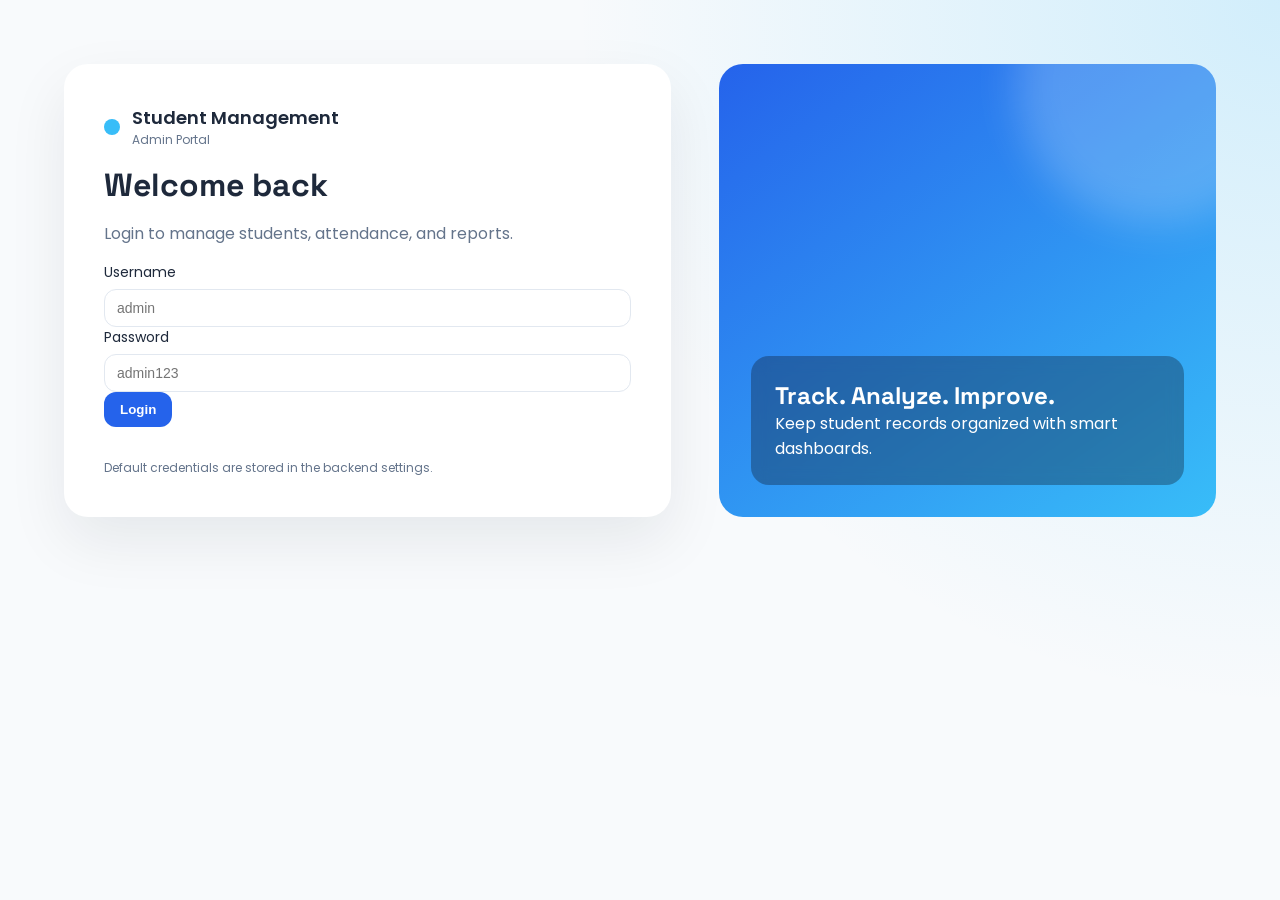
==== frontend/dashboard.html @ 18578e2e "first commit" ====
<!DOCTYPE html>
<html lang="en">
  <head>
    <meta charset="UTF-8" />
    <meta name="viewport" content="width=device-width, initial-scale=1.0" />
    <title>Student Management System</title>
    <link rel="stylesheet" href="css/style.css" />
    <link rel="preconnect" href="https://fonts.googleapis.com" />
    <link rel="preconnect" href="https://fonts.gstatic.com" crossorigin />
    <link
      href="https://fonts.googleapis.com/css2?family=Poppins:wght@400;500;600;700&family=Space+Grotesk:wght@500;600&display=swap"
      rel="stylesheet"
    />
  </head>
  <body class="theme">
    <div class="layout">
      <aside class="sidebar">
        <div class="brand compact">
          <div class="brand-dot"></div>
          <div>
            <p class="brand-title">Student</p>
            <p class="brand-subtitle">Management</p>
          </div>
        </div>
        <nav class="menu">
          <button class="menu-btn active" data-section="dashboard">Dashboard</button>
          <button class="menu-btn" data-section="students">Students</button>
          <button class="menu-btn" data-section="attendance">Attendance</button>
          <button class="menu-btn" data-section="reports">Reports</button>
          <button class="menu-btn" data-section="settings">Settings</button>
        </nav>
        <button id="logout" class="btn ghost">Logout</button>
      </aside>
      <main class="content">
        <header class="topbar">
          <div>
            <h1>Dashboard</h1>
            <p class="muted">Monitor student progress and activity.</p>
          </div>
          <div class="topbar-actions">
            <input id="global-search" type="search" placeholder="Search by name, course, or ID" />
            <button class="btn primary" id="open-add">Add Student</button>
          </div>
        </header>

        <section class="cards" id="stats">
          <div class="stat-card">
            <p>Total Students</p>
            <h2 id="stat-total">0</h2>
          </div>
          <div class="stat-card">
            <p>Average Marks</p>
            <h2 id="stat-marks">0</h2>
          </div>
          <div class="stat-card">
            <p>Attendance %</p>
            <h2 id="stat-attendance">0</h2>
          </div>
          <div class="stat-card">
            <p>Top Performers</p>
            <h2 id="stat-top">0</h2>
          </div>
        </section>

        <section class="section" id="dashboard-section">
          <div class="section-header">
            <h3>Recent Activities</h3>
          </div>
          <ul id="activity-list" class="activity"></ul>
        </section>

        <section class="section hidden" id="students-section">
          <div class="section-header">
            <h3>Students</h3>
            <div class="section-actions">
              <select id="search-field">
                <option value="name">Name</option>
                <option value="course">Course</option>
                <option value="student_id">Student ID</option>
              </select>
              <input id="search-input" type="text" placeholder="Search" />
              <button class="btn ghost" id="search-btn">Search</button>
            </div>
          </div>
          <div class="table-wrap">
            <table>
              <thead>
                <tr>
                  <th>ID</th>
                  <th>Student ID</th>
                  <th>Name</th>
                  <th>Course</th>
                  <th>Department</th>
                  <th>Marks</th>
                  <th>Attendance</th>
                  <th>Actions</th>
                </tr>
              </thead>
              <tbody id="students-table"></tbody>
            </table>
          </div>
          <div class="pagination">
            <button class="btn ghost" id="prev-page">Prev</button>
            <span id="page-label">Page 1</span>
            <button class="btn ghost" id="next-page">Next</button>
          </div>
        </section>

        <section class="section hidden" id="attendance-section">
          <div class="section-header">
            <h3>Attendance</h3>
            <p class="muted">Select a student row in the table to mark attendance.</p>
          </div>
          <div class="attendance-actions">
            <input id="attendance-id" type="number" placeholder="Student DB ID" />
            <button class="btn success" id="mark-present">Mark Present</button>
            <button class="btn danger" id="mark-absent">Mark Absent</button>
          </div>
        </section>

        <section class="section hidden" id="reports-section">
          <div class="section-header">
            <h3>Reports</h3>
            <div class="section-actions">
              <input id="course-report" type="text" placeholder="Course name" />
              <button class="btn ghost" id="report-course">Course Report</button>
            </div>
          </div>
          <div class="report-actions">
            <button class="btn ghost" id="report-top">Top Performers</button>
            <button class="btn ghost" id="report-low">Low Attendance</button>
            <button class="btn ghost" id="report-summary">Marks Summary</button>
          </div>
          <pre id="report-output" class="report-output"></pre>
        </section>

        <section class="section hidden" id="settings-section">
          <div class="section-header">
            <h3>Settings</h3>
          </div>
          <div class="settings-grid">
            <label class="field">
              API Base URL
              <input id="api-base" type="text" placeholder="http://localhost:5000/api" />
            </label>
            <label class="field">
              Page Size
              <input id="page-size" type="number" min="5" max="50" step="1" />
            </label>
            <button class="btn primary" id="save-settings">Save Settings</button>
          </div>
        </section>
      </main>
    </div>

    <div class="modal hidden" id="student-modal">
      <div class="modal-card">
        <div class="modal-header">
          <h3 id="modal-title">Add Student</h3>
          <button class="btn ghost" id="close-modal">Close</button>
        </div>
        <form id="student-form" class="modal-form">
          <input type="hidden" id="student-db-id" />
          <label class="field">
            Student ID (auto starts at 1001)
            <input type="text" id="student-id" placeholder="Auto" />
          </label>
          <label class="field">
            Full Name
            <input type="text" id="student-name" required />
          </label>
          <label class="field">
            Age
            <input type="number" id="student-age" required />
          </label>
          <label class="field">
            Gender
            <input type="text" id="student-gender" required />
          </label>
          <label class="field">
            Course
            <input type="text" id="student-course" required />
          </label>
          <label class="field">
            Department
            <input type="text" id="student-department" required />
          </label>
          <label class="field">
            Marks
            <input type="number" id="student-marks" required />
          </label>
          <label class="field">
            Attendance %
            <input type="number" id="student-attendance" required />
          </label>
          <label class="field">
            Contact Number
            <input type="text" id="student-contact" required />
          </label>
          <button type="submit" class="btn primary" id="save-student">Save Student</button>
          <p id="form-error" class="error"></p>
        </form>
      </div>
    </div>

    <script src="js/config.js"></script>
    <script src="js/app.js"></script>
  </body>
</html>
---- frontend/css/style.css ----
:root {
  --primary: #2563eb;
  --secondary: #38bdf8;
  --background: #f8fafc;
  --sidebar: #0f172a;
  --card: #ffffff;
  --success: #22c55e;
  --warning: #f59e0b;
  --danger: #ef4444;
  --text: #1e293b;
  --text-muted: #64748b;
  --shadow: 0 24px 60px rgba(15, 23, 42, 0.08);
}

* {
  box-sizing: border-box;
  margin: 0;
  padding: 0;
}

body.theme {
  font-family: "Poppins", "Segoe UI", sans-serif;
  background: radial-gradient(circle at top right, rgba(56, 189, 248, 0.2), transparent 45%),
    var(--background);
  color: var(--text);
  min-height: 100vh;
}

h1,
h2,
h3 {
  font-family: "Space Grotesk", "Poppins", sans-serif;
}

a {
  color: inherit;
}

.auth {
  display: grid;
  grid-template-columns: 1.1fr 0.9fr;
  gap: 48px;
  padding: 64px;
}

.auth-card {
  background: var(--card);
  padding: 40px;
  border-radius: 24px;
  box-shadow: var(--shadow);
  display: flex;
  flex-direction: column;
  gap: 16px;
}

.auth-card h1 {
  font-size: 32px;
}

.auth-visual {
  position: relative;
  border-radius: 24px;
  background: linear-gradient(145deg, var(--primary), var(--secondary));
  padding: 32px;
  display: flex;
  align-items: flex-end;
  color: white;
  overflow: hidden;
}

.auth-visual-card {
  background: rgba(15, 23, 42, 0.35);
  padding: 24px;
  border-radius: 18px;
  backdrop-filter: blur(8px);
}

.card-glow {
  position: absolute;
  width: 280px;
  height: 280px;
  top: -120px;
  right: -80px;
  background: rgba(255, 255, 255, 0.2);
  filter: blur(20px);
  border-radius: 999px;
}

.brand {
  display: flex;
  align-items: center;
  gap: 12px;
}

.brand-dot {
  width: 16px;
  height: 16px;
  background: var(--secondary);
  border-radius: 50%;
}

.brand-title {
  font-weight: 600;
  font-size: 18px;
}

.brand-subtitle {
  font-size: 12px;
  color: var(--text-muted);
}

.brand.compact .brand-subtitle {
  color: rgba(255, 255, 255, 0.7);
}

.field {
  display: flex;
  flex-direction: column;
  gap: 6px;
  font-size: 14px;
}

.field input,
.field select {
  padding: 10px 12px;
  border-radius: 12px;
  border: 1px solid #e2e8f0;
  font-size: 14px;
}

.btn {
  padding: 10px 16px;
  border-radius: 12px;
  border: none;
  cursor: pointer;
  font-weight: 600;
}

.btn.primary {
  background: var(--primary);
  color: white;
}

.btn.ghost {
  background: transparent;
  border: 1px solid #cbd5f5;
  color: var(--text);
}

.btn.success {
  background: var(--success);
  color: white;
}

.btn.danger {
  background: var(--danger);
  color: white;
}

.btn:hover {
  opacity: 0.9;
}

.muted {
  color: var(--text-muted);
}

.small {
  font-size: 12px;
}

.error {
  color: var(--danger);
  font-size: 13px;
  min-height: 16px;
}

.layout {
  display: grid;
  grid-template-columns: 260px 1fr;
  min-height: 100vh;
}

.sidebar {
  background: var(--sidebar);
  color: white;
  padding: 28px 20px;
  display: flex;
  flex-direction: column;
  gap: 24px;
}

.menu {
  display: flex;
  flex-direction: column;
  gap: 10px;
}

.menu-btn {
  background: transparent;
  border: none;
  color: rgba(255, 255, 255, 0.7);
  padding: 12px 14px;
  border-radius: 12px;
  text-align: left;
  cursor: pointer;
  font-weight: 600;
}

.menu-btn.active,
.menu-btn:hover {
  background: rgba(255, 255, 255, 0.1);
  color: white;
}

.content {
  padding: 32px 36px 64px;
}

.topbar {
  display: flex;
  justify-content: space-between;
  align-items: center;
  gap: 24px;
}

.topbar-actions {
  display: flex;
  gap: 12px;
  align-items: center;
}

.topbar input {
  padding: 10px 12px;
  border-radius: 12px;
  border: 1px solid #e2e8f0;
  min-width: 220px;
}

.cards {
  display: grid;
  grid-template-columns: repeat(auto-fit, minmax(180px, 1fr));
  gap: 16px;
  margin-top: 24px;
}

.stat-card {
  background: var(--card);
  border-radius: 18px;
  padding: 18px;
  box-shadow: var(--shadow);
}

.section {
  margin-top: 32px;
}

.section-header {
  display: flex;
  justify-content: space-between;
  align-items: center;
  margin-bottom: 16px;
}

.section-actions {
  display: flex;
  gap: 12px;
  align-items: center;
}

.table-wrap {
  background: var(--card);
  border-radius: 18px;
  padding: 16px;
  box-shadow: var(--shadow);
  overflow-x: auto;
}

.table-wrap table {
  width: 100%;
  border-collapse: collapse;
  font-size: 14px;
}

.table-wrap th,
.table-wrap td {
  text-align: left;
  padding: 12px;
  border-bottom: 1px solid #eef2f6;
}

.table-wrap th {
  font-size: 12px;
  text-transform: uppercase;
  letter-spacing: 0.06em;
  color: var(--text-muted);
}

.pagination {
  margin-top: 12px;
  display: flex;
  gap: 12px;
  align-items: center;
}

.activity {
  list-style: none;
  display: grid;
  gap: 12px;
}

.activity li {
  background: var(--card);
  padding: 12px 16px;
  border-radius: 14px;
  box-shadow: var(--shadow);
}

.report-output {
  background: var(--card);
  padding: 16px;
  border-radius: 16px;
  box-shadow: var(--shadow);
  min-height: 160px;
}

.settings-grid {
  display: grid;
  gap: 16px;
  max-width: 420px;
}

.attendance-actions {
  display: flex;
  gap: 12px;
  align-items: center;
}

.modal {
  position: fixed;
  inset: 0;
  display: flex;
  align-items: center;
  justify-content: center;
  background: rgba(15, 23, 42, 0.55);
  padding: 24px;
}

.modal-card {
  background: var(--card);
  border-radius: 20px;
  padding: 24px;
  width: min(560px, 100%);
}

.modal-header {
  display: flex;
  justify-content: space-between;
  align-items: center;
  margin-bottom: 16px;
}

.modal-form {
  display: grid;
  gap: 12px;
}

.hidden {
  display: none;
}

@media (max-width: 960px) {
  .auth {
    grid-template-columns: 1fr;
  }

  .layout {
    grid-template-columns: 1fr;
  }

  .sidebar {
    flex-direction: row;
    align-items: center;
    justify-content: space-between;
  }

  .menu {
    flex-direction: row;
    flex-wrap: wrap;
  }

  .topbar {
    flex-direction: column;
    align-items: flex-start;
  }
}
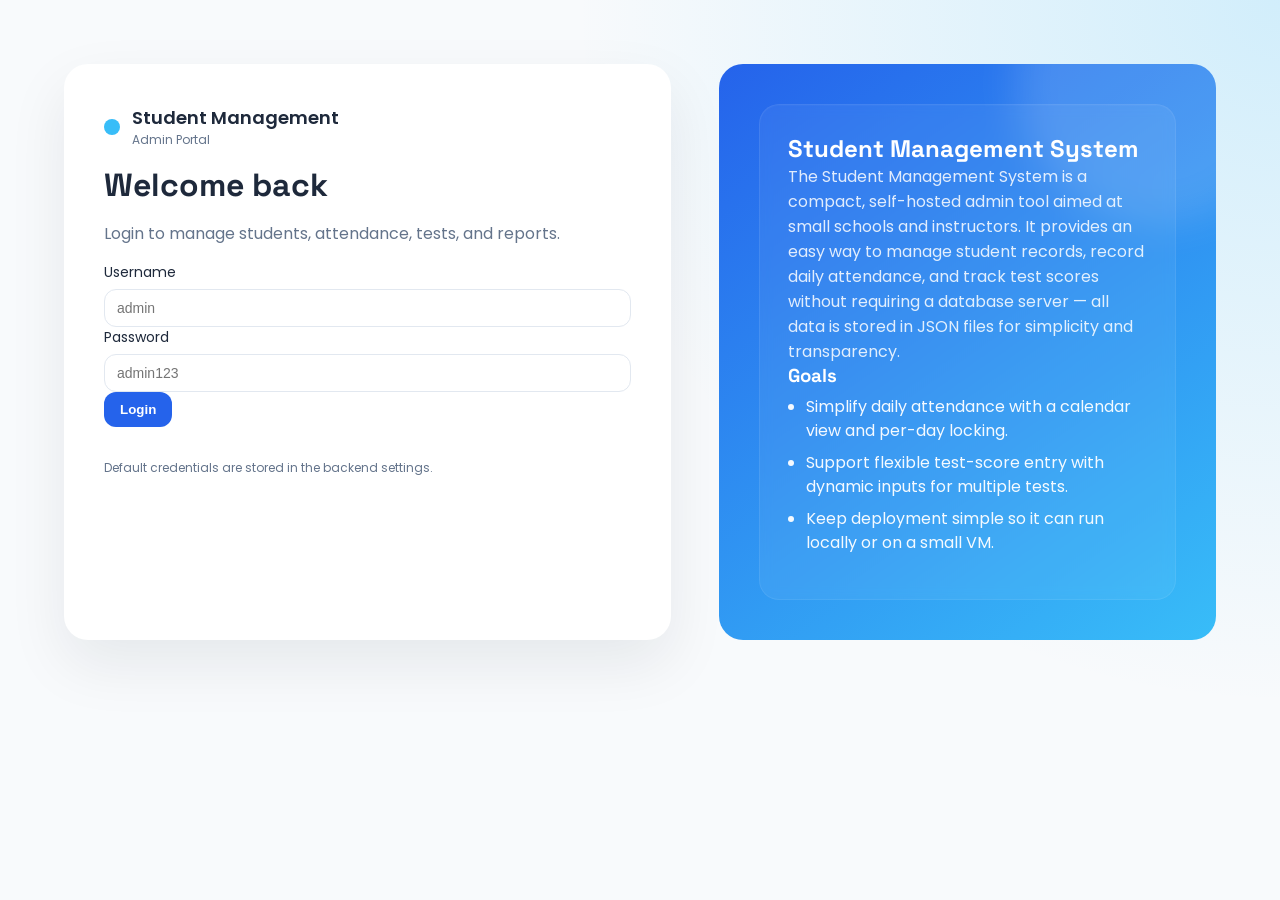
==== commit c0f8d957: "first commit" ====
--- a/frontend/dashboard.html
+++ b/frontend/dashboard.html
@@ -29,10 +29,11 @@
           <button class="menu-btn" data-section="reports">Reports</button>
           <button class="menu-btn" data-section="settings">Settings</button>
         </nav>
-        <button id="logout" class="btn ghost">Logout</button>
+        <button id="logout" class="btn ghost" style="background-color: red; color: white;">Logout</button>
       </aside>
       <main class="content">
         <header class="topbar">
+          <button id="sidebar-toggle" class="btn ghost hamburger" aria-label="Toggle menu">☰</button>
           <div>
             <h1>Dashboard</h1>
             <p class="muted">Monitor student progress and activity.</p>
@@ -91,7 +92,9 @@
                   <th>Name</th>
                   <th>Course</th>
                   <th>Department</th>
-                  <th>Marks</th>
+                  <th>Test 1</th>
+                  <th>Test 2</th>
+                  <th>Total</th>
                   <th>Attendance</th>
                   <th>Actions</th>
                 </tr>
@@ -109,12 +112,33 @@
         <section class="section hidden" id="attendance-section">
           <div class="section-header">
             <h3>Attendance</h3>
-            <p class="muted">Select a student row in the table to mark attendance.</p>
-          </div>
-          <div class="attendance-actions">
-            <input id="attendance-id" type="number" placeholder="Student DB ID" />
-            <button class="btn success" id="mark-present">Mark Present</button>
-            <button class="btn danger" id="mark-absent">Mark Absent</button>
+            <p class="muted">Mark once, reverse if needed, then save today to lock it permanently for that student.</p>
+          </div>
+          <div class="attendance-panel">
+            <div class="calendar-card">
+              <div class="calendar-header">
+                <h4 id="calendar-month"></h4>
+              </div>
+              <div class="calendar-weekdays" id="calendar-weekdays"></div>
+              <div class="calendar-grid" id="attendance-calendar"></div>
+            </div>
+            <div class="table-wrap attendance-table-wrap">
+              <table>
+                <thead>
+                  <tr>
+                    <th>Student ID</th>
+                    <th>Name</th>
+                    <th>Attendance %</th>
+                    <th>Today Status</th>
+                    <th>Actions</th>
+                  </tr>
+                </thead>
+                <tbody id="attendance-table"></tbody>
+              </table>
+            </div>
+            <div class="attendance-footer-actions">
+              <button class="btn primary" id="save-attendance-all">Save For All</button>
+            </div>
           </div>
         </section>
 
@@ -175,7 +199,12 @@
           </label>
           <label class="field">
             Gender
-            <input type="text" id="student-gender" required />
+            <select id="student-gender" required>
+              <option value="">Select Gender</option>
+              <option value="male">Male</option>
+              <option value="female">Female</option>
+              <option value="others">Others</option>
+            </select>
           </label>
           <label class="field">
             Course
@@ -185,13 +214,22 @@
             Department
             <input type="text" id="student-department" required />
           </label>
-          <label class="field">
-            Marks
-            <input type="number" id="student-marks" required />
-          </label>
+          <input type="hidden" id="student-marks" value="0" />
+          <div class="field">
+            <div class="field-header">
+              <span>Test Marks</span>
+              <button type="button" class="btn ghost small-btn" id="add-test-mark">Add More Marks</button>
+            </div>
+            <div id="test-marks-list" class="test-marks-list">
+              <label class="inline-field">
+                Test Mark 1
+                <input type="number" class="test-mark-input" min="0" max="100" placeholder="0" />
+              </label>
+            </div>
+          </div>
           <label class="field">
             Attendance %
-            <input type="number" id="student-attendance" required />
+            <input type="number" id="student-attendance" value="0" min="0" max="100" required />
           </label>
           <label class="field">
             Contact Number
--- a/frontend/css/style.css
+++ b/frontend/css/style.css
@@ -61,18 +61,22 @@
   position: relative;
   border-radius: 24px;
   background: linear-gradient(145deg, var(--primary), var(--secondary));
-  padding: 32px;
-  display: flex;
-  align-items: flex-end;
+  padding: 40px;
+  display: flex;
+  align-items: flex-start;
   color: white;
   overflow: hidden;
 }
 
 .auth-visual-card {
-  background: rgba(15, 23, 42, 0.35);
-  padding: 24px;
-  border-radius: 18px;
-  backdrop-filter: blur(8px);
+  background: rgba(255, 255, 255, 0.06);
+  padding: 28px;
+  border-radius: 20px;
+  backdrop-filter: blur(6px);
+  color: rgba(255,255,255,0.98);
+  border: 1px solid rgba(255,255,255,0.07);
+  box-shadow: inset 0 1px 0 rgba(255,255,255,0.02);
+  max-width: 480px;
 }
 
 .card-glow {
@@ -81,7 +85,7 @@
   height: 280px;
   top: -120px;
   right: -80px;
-  background: rgba(255, 255, 255, 0.2);
+  background: rgba(255, 255, 255, 0.14);
   filter: blur(20px);
   border-radius: 999px;
 }
@@ -109,6 +113,47 @@
   color: var(--text-muted);
 }
 
+.auth-visual-card h2,
+.auth-visual-card h3 {
+  color: #ffffff;
+}
+
+.auth-visual-card p.muted {
+  color: rgba(255,255,255,0.85);
+}
+
+.auth-visual-card ul {
+  margin: 8px 0 16px 18px;
+  color: rgba(255,255,255,0.95);
+  line-height: 1.5;
+}
+
+.auth-visual-card ul li {
+  margin-bottom: 8px;
+}
+
+.auth-visual-card pre,
+.auth-visual-card code {
+  font-family: ui-monospace, SFMono-Regular, Menlo, Monaco, "Roboto Mono", "Courier New", monospace;
+  font-size: 13px;
+}
+
+.auth-visual-card pre {
+  background: rgba(0,0,0,0.22);
+  padding: 12px;
+  border-radius: 8px;
+  overflow: auto;
+  color: #ffffff;
+  white-space: pre-wrap;
+  word-break: break-word;
+  margin-top: 8px;
+}
+
+.auth-visual-card a {
+  color: #cfe9ff;
+  text-decoration: underline;
+}
+
 .brand.compact .brand-subtitle {
   color: rgba(255, 255, 255, 0.7);
 }
@@ -118,6 +163,30 @@
   flex-direction: column;
   gap: 6px;
   font-size: 14px;
+}
+
+.field-header {
+  display: flex;
+  justify-content: space-between;
+  align-items: center;
+  gap: 12px;
+}
+
+.small-btn {
+  padding: 6px 10px;
+  font-size: 12px;
+}
+
+.test-marks-list {
+  display: grid;
+  gap: 10px;
+}
+
+.inline-field {
+  display: flex;
+  flex-direction: column;
+  gap: 6px;
+  font-size: 13px;
 }
 
 .field input,
@@ -282,6 +351,25 @@
   font-size: 14px;
 }
 
+.report-table {
+  width: 100%;
+  border-collapse: collapse;
+  font-size: 14px;
+}
+.report-table th {
+  text-align: left;
+  padding: 8px 10px;
+  background: rgba(0,0,0,0.04);
+  font-weight: 700;
+}
+.report-table td {
+  padding: 8px 10px;
+  border-bottom: 1px solid rgba(0,0,0,0.06);
+}
+.report-table tbody tr:nth-child(odd) td {
+  background: rgba(0,0,0,0.02);
+}
+
 .table-wrap th,
 .table-wrap td {
   text-align: left;
@@ -336,6 +424,94 @@
   align-items: center;
 }
 
+.attendance-panel {
+  display: grid;
+  gap: 16px;
+}
+
+.calendar-card {
+  background: var(--card);
+  border-radius: 18px;
+  box-shadow: var(--shadow);
+  padding: 18px;
+}
+
+.calendar-header {
+  margin-bottom: 12px;
+}
+
+.calendar-weekdays,
+.calendar-grid {
+  display: grid;
+  grid-template-columns: repeat(7, minmax(0, 1fr));
+  gap: 8px;
+}
+
+.calendar-weekdays {
+  margin-bottom: 8px;
+  color: var(--text-muted);
+  font-size: 12px;
+  text-transform: uppercase;
+  letter-spacing: 0.04em;
+}
+
+.calendar-day {
+  height: 36px;
+  border-radius: 10px;
+  display: flex;
+  align-items: center;
+  justify-content: center;
+  background: #f1f5f9;
+  color: var(--text);
+  font-weight: 600;
+}
+
+.calendar-day.empty {
+  background: transparent;
+}
+
+.calendar-day.today {
+  background: var(--primary);
+  color: #fff;
+}
+
+.attendance-table-wrap {
+  margin-top: 0;
+}
+
+.attendance-footer-actions {
+  display: flex;
+  justify-content: flex-end;
+}
+
+.attendance-row-actions {
+  display: flex;
+  flex-wrap: wrap;
+  gap: 8px;
+}
+
+.attendance-status {
+  display: inline-flex;
+  align-items: center;
+  padding: 5px 10px;
+  border-radius: 999px;
+  background: #e2e8f0;
+  color: var(--text);
+  font-size: 12px;
+  font-weight: 600;
+  text-transform: capitalize;
+}
+
+.attendance-status.locked {
+  background: #dbeafe;
+  color: #1d4ed8;
+}
+
+.btn:disabled {
+  opacity: 0.6;
+  cursor: not-allowed;
+}
+
 .modal {
   position: fixed;
   inset: 0;
@@ -344,13 +520,19 @@
   justify-content: center;
   background: rgba(15, 23, 42, 0.55);
   padding: 24px;
+  overflow-y: auto;
 }
 
 .modal-card {
   background: var(--card);
   border-radius: 20px;
   padding: 24px;
-  width: min(560px, 100%);
+  width: min(880px, 100%);
+  max-height: calc(100vh - 48px);
+  overflow: hidden;
+  scroll-behavior: smooth;
+  display: flex;
+  flex-direction: column;
 }
 
 .modal-header {
@@ -360,9 +542,28 @@
   margin-bottom: 16px;
 }
 
-.modal-form {
-  display: grid;
-  gap: 12px;
+#student-form {
+  display: flex;
+  flex-wrap: wrap;
+  gap: 12px 16px;
+  align-items: flex-start;
+  max-height: calc(100vh - 170px);
+  overflow-y: scroll;
+  scrollbar-gutter: stable both-edges;
+  scroll-behavior: smooth;
+  padding-right: 6px;
+}
+
+#student-form > label.field {
+  flex: 1 1 calc(50% - 8px);
+  min-width: 280px;
+}
+
+#student-form > div.field,
+#student-form > #save-student,
+#student-form > #form-error {
+  width: 100%;
+  flex: 1 1 100%;
 }
 
 .hidden {
@@ -393,4 +594,92 @@
     flex-direction: column;
     align-items: flex-start;
   }
-}
+
+  .modal-card {
+    max-height: calc(100vh - 24px);
+    padding: 16px;
+  }
+
+  #student-form {
+    max-height: calc(100vh - 140px);
+  }
+
+  #student-form > label.field {
+    min-width: 100%;
+    flex-basis: 100%;
+  }
+
+  .calendar-day {
+    height: 32px;
+    font-size: 13px;
+  }
+}
+
+/* Responsive improvements: off-canvas sidebar, tighter tables, modal tweaks */
+@media (max-width: 960px) {
+  .layout {
+    position: relative;
+  }
+
+  .sidebar {
+    position: fixed;
+    top: 0;
+    left: -280px;
+    height: 100vh;
+    width: 260px;
+    z-index: 60;
+    transition: left 240ms ease;
+    padding-top: 20px;
+    padding-bottom: 20px;
+    box-shadow: 0 8px 30px rgba(2,6,23,0.35);
+  }
+
+  body.sidebar-open .sidebar {
+    left: 0;
+  }
+
+  .hamburger {
+    display: inline-flex;
+    align-items: center;
+    justify-content: center;
+    padding: 8px 10px;
+    font-size: 18px;
+    margin-right: 8px;
+  }
+
+  .content {
+    padding: 20px 18px 64px;
+  }
+
+  .table-wrap {
+    padding: 12px;
+  }
+
+  .report-output, .table-wrap table, .report-table {
+    font-size: 13px;
+  }
+}
+
+@media (max-width: 600px) {
+  .topbar input { min-width: 120px; }
+  .table-wrap th, .table-wrap td, .report-table th, .report-table td {
+    padding: 8px 6px;
+    font-size: 13px;
+  }
+
+  .modal-card {
+    width: 95%;
+    padding: 12px;
+  }
+
+  #student-form > label.field {
+    min-width: 100%;
+    flex-basis: 100%;
+  }
+
+  .calendar-weekdays, .calendar-grid {
+    gap: 6px;
+  }
+
+  .report-output { overflow-x: auto; -webkit-overflow-scrolling: touch; }
+}
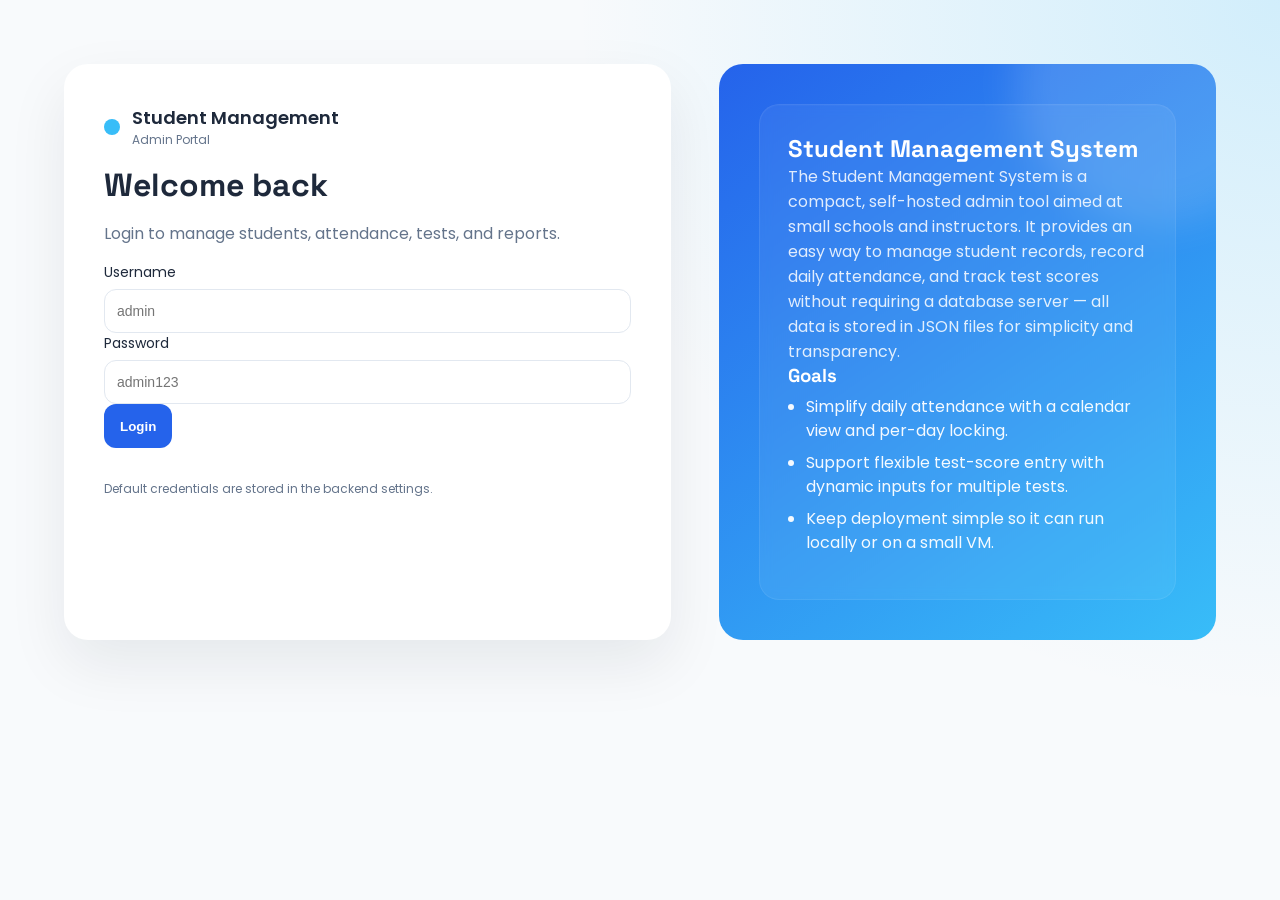
==== commit 9c06f604: "first commit" ====
--- a/frontend/dashboard.html
+++ b/frontend/dashboard.html
@@ -2,7 +2,11 @@
 <html lang="en">
   <head>
     <meta charset="UTF-8" />
-    <meta name="viewport" content="width=device-width, initial-scale=1.0" />
+    <meta name="viewport" content="width=device-width, initial-scale=1.0, viewport-fit=cover, user-scalable=yes" />
+    <meta name="theme-color" content="#2563eb" />
+    <meta name="apple-mobile-web-app-capable" content="yes" />
+    <meta name="apple-mobile-web-app-status-bar-style" content="black-translucent" />
+    <meta name="apple-mobile-web-app-title" content="Student Management" />
     <title>Student Management System</title>
     <link rel="stylesheet" href="css/style.css" />
     <link rel="preconnect" href="https://fonts.googleapis.com" />
@@ -83,25 +87,25 @@
               <button class="btn ghost" id="search-btn">Search</button>
             </div>
           </div>
-          <div class="table-wrap">
-            <table>
-              <thead>
-                <tr>
-                  <th>ID</th>
-                  <th>Student ID</th>
-                  <th>Name</th>
-                  <th>Course</th>
-                  <th>Department</th>
-                  <th>Test 1</th>
-                  <th>Test 2</th>
-                  <th>Total</th>
-                  <th>Attendance</th>
-                  <th>Actions</th>
-                </tr>
-              </thead>
-              <tbody id="students-table"></tbody>
-            </table>
-          </div>
+           <div class="table-wrap">
+             <table>
+               <thead>
+                 <tr>
+                   <th>ID</th>
+                   <th>Student ID</th>
+                   <th>Name</th>
+                   <th>Course</th>
+                   <th>Department</th>
+                   <th>Test 1</th>
+                   <th>Test 2</th>
+                   <th>Total</th>
+                   <th>Attendance</th>
+                   <th>Actions</th>
+                 </tr>
+               </thead>
+               <tbody id="students-table"></tbody>
+             </table>
+           </div>
           <div class="pagination">
             <button class="btn ghost" id="prev-page">Prev</button>
             <span id="page-label">Page 1</span>
--- a/frontend/css/style.css
+++ b/frontend/css/style.css
@@ -10,6 +10,10 @@
   --text: #1e293b;
   --text-muted: #64748b;
   --shadow: 0 24px 60px rgba(15, 23, 42, 0.08);
+  --safe-area-inset-left: env(safe-area-inset-left, 0);
+  --safe-area-inset-right: env(safe-area-inset-right, 0);
+  --safe-area-inset-top: env(safe-area-inset-top, 0);
+  --safe-area-inset-bottom: env(safe-area-inset-bottom, 0);
 }
 
 * {
@@ -195,6 +199,17 @@
   border-radius: 12px;
   border: 1px solid #e2e8f0;
   font-size: 14px;
+  min-height: 44px;
+  -webkit-appearance: none;
+  appearance: none;
+  transition: border-color 150ms ease;
+}
+
+.field input:focus,
+.field select:focus {
+  outline: none;
+  border-color: var(--primary);
+  box-shadow: 0 0 0 3px rgba(37, 99, 235, 0.1);
 }
 
 .btn {
@@ -203,6 +218,16 @@
   border: none;
   cursor: pointer;
   font-weight: 600;
+  min-height: 44px;
+  display: flex;
+  align-items: center;
+  justify-content: center;
+  -webkit-tap-highlight-color: transparent;
+  transition: all 150ms ease;
+}
+
+.btn:active {
+  transform: scale(0.98);
 }
 
 .btn.primary {
@@ -229,6 +254,9 @@
 .btn:hover {
   opacity: 0.9;
 }
+
+/* hide mobile hamburger by default; shown in mobile media queries */
+.hamburger { display: none; }
 
 .muted {
   color: var(--text-muted);
@@ -274,6 +302,9 @@
   text-align: left;
   cursor: pointer;
   font-weight: 600;
+  min-height: 44px;
+  transition: all 150ms ease;
+  -webkit-tap-highlight-color: transparent;
 }
 
 .menu-btn.active,
@@ -284,6 +315,8 @@
 
 .content {
   padding: 32px 36px 64px;
+  overflow-y: auto;
+  -webkit-overflow-scrolling: touch;
 }
 
 .topbar {
@@ -617,25 +650,42 @@
 
 /* Responsive improvements: off-canvas sidebar, tighter tables, modal tweaks */
 @media (max-width: 960px) {
+  .auth {
+    grid-template-columns: 1fr;
+  }
+
   .layout {
     position: relative;
+    grid-template-columns: 1fr;
   }
 
   .sidebar {
     position: fixed;
     top: 0;
-    left: -280px;
+    left: -320px; /* off-canvas */
     height: 100vh;
     width: 260px;
     z-index: 60;
-    transition: left 240ms ease;
-    padding-top: 20px;
-    padding-bottom: 20px;
+    transition: left 240ms ease, transform 240ms ease;
+    padding-top: 24px;
+    padding-bottom: 24px;
     box-shadow: 0 8px 30px rgba(2,6,23,0.35);
+    display: flex;
+    flex-direction: column;
+    gap: 12px;
+    overflow-y: auto;
   }
 
   body.sidebar-open .sidebar {
     left: 0;
+  }
+
+  body.sidebar-open::before {
+    content: '';
+    position: fixed;
+    inset: 0;
+    background: rgba(0, 0, 0, 0.4);
+    z-index: 50;
   }
 
   .hamburger {
@@ -645,6 +695,7 @@
     padding: 8px 10px;
     font-size: 18px;
     margin-right: 8px;
+    border-radius: 8px;
   }
 
   .content {
@@ -658,28 +709,456 @@
   .report-output, .table-wrap table, .report-table {
     font-size: 13px;
   }
+
+  /* ensure logout button anchors to bottom of sidebar */
+  .sidebar #logout {
+    margin-top: auto;
+    align-self: stretch;
+  }
+
+  .topbar {
+    margin-bottom: 16px;
+  }
+
+  .topbar input {
+    min-width: 180px;
+  }
 }
 
 @media (max-width: 600px) {
-  .topbar input { min-width: 120px; }
-  .table-wrap th, .table-wrap td, .report-table th, .report-table td {
-    padding: 8px 6px;
+  /* Auth page mobile */
+  .auth {
+    padding: 24px 16px;
+    gap: 24px;
+  }
+
+  .auth-card {
+    padding: 20px 16px;
+    border-radius: 16px;
+  }
+
+  .auth-card h1 {
+    font-size: 24px;
+  }
+
+  .auth-visual {
+    padding: 20px;
+    border-radius: 16px;
+  }
+
+  .auth-visual-card {
+    padding: 16px;
+    border-radius: 12px;
+    font-size: 14px;
+  }
+
+  .card-glow {
+    width: 200px;
+    height: 200px;
+    top: -80px;
+    right: -60px;
+  }
+
+  /* Dashboard mobile */
+  .topbar {
+    flex-direction: column;
+    align-items: stretch;
+    gap: 12px;
+  }
+
+  .topbar input {
+    min-width: auto;
+    width: 100%;
+  }
+
+  .topbar-actions {
+    flex-direction: column;
+    gap: 8px;
+  }
+
+  .topbar-actions button {
+    width: 100%;
+  }
+
+  .topbar-actions input {
+    width: 100%;
+  }
+
+  /* Stats cards stacked */
+  .cards {
+    grid-template-columns: 1fr;
+    gap: 12px;
+    margin-top: 16px;
+  }
+
+  .stat-card {
+    display: grid;
+    grid-template-columns: 1fr 1fr;
+    align-items: center;
+    justify-content: space-between;
+    padding: 14px 12px;
+    border-radius: 12px;
+    gap: 8px;
+  }
+
+  .stat-card p {
+    margin: 0;
     font-size: 13px;
+    color: var(--text-muted);
+    grid-column: 1;
+  }
+
+  .stat-card h2 {
+    margin: 0;
+    font-size: 18px;
+    font-weight: 700;
+    grid-column: 2;
+    text-align: right;
+  }
+
+  /* Sections */
+  .section {
+    margin-top: 20px;
+  }
+
+  .section-header {
+    flex-direction: column;
+    align-items: flex-start;
+    gap: 12px;
+  }
+
+  .section-actions {
+    flex-direction: column;
+    width: 100%;
+    gap: 8px;
+  }
+
+  .section-actions select,
+  .section-actions input {
+    width: 100%;
+  }
+
+  .section-actions button {
+    width: 100%;
+  }
+
+  /* Tables - optimize for mobile */
+  .table-wrap {
+    padding: 0;
+    border-radius: 12px;
+    overflow: hidden;
+    background: transparent;
+  }
+
+  .table-wrap table {
+    font-size: 12px;
+    width: 100%;
+    background: transparent;
+  }
+
+  /* Hide table header on mobile and show as data attributes */
+  .table-wrap thead {
+    display: none;
+  }
+
+  .table-wrap tbody {
+    display: flex;
+    flex-direction: column;
+    gap: 10px;
+    padding: 12px;
+  }
+
+  .table-wrap tr {
+    display: flex;
+    flex-direction: column;
+    background: var(--card);
+    border-radius: 10px;
+    padding: 12px;
+    gap: 8px;
+    border-bottom: none;
+    box-shadow: 0 2px 8px rgba(0, 0, 0, 0.06);
+    border: 1px solid #f0f1f3;
+  }
+
+  .table-wrap td {
+    display: grid;
+    grid-template-columns: 100px 1fr;
+    gap: 12px;
+    align-items: flex-start;
+    padding: 0;
+    font-size: 13px;
+    border-bottom: none;
+  }
+
+  .table-wrap td::before {
+    content: attr(data-label);
+    font-weight: 600;
+    color: var(--text-muted);
+    font-size: 12px;
+    text-transform: capitalize;
+  }
+
+  /* Special styling for action cells */
+  .table-wrap td.actions {
+    display: block;
+    padding-top: 8px;
+    border-top: 1px solid #f0f1f3;
+  }
+
+  .table-wrap td.actions::before {
+    display: block;
+    margin-bottom: 8px;
+  }
+
+  .table-wrap .attendance-row-actions {
+    display: flex;
+    flex-direction: column;
+    gap: 6px;
+  }
+
+  .table-wrap .attendance-row-actions button {
+    width: 100%;
+    padding: 8px 12px;
+    font-size: 12px;
+  }
+
+  .table-wrap button {
+    width: auto;
+    padding: 8px 12px;
+    font-size: 12px;
+  }
+
+  /* Attendance section */
+  .attendance-panel {
+    gap: 12px;
+  }
+
+  .calendar-card {
+    padding: 12px;
+    border-radius: 12px;
+  }
+
+  .calendar-weekdays,
+  .calendar-grid {
+    gap: 4px;
+  }
+
+  .calendar-day {
+    height: 28px;
+    font-size: 11px;
+    border-radius: 6px;
+  }
+
+  .attendance-table-wrap {
+    margin-top: 12px;
+  }
+
+  .attendance-row-actions {
+    flex-direction: column;
+    gap: 6px;
+  }
+
+  .attendance-row-actions button {
+    width: 100%;
+    font-size: 12px;
+    padding: 6px 8px;
+  }
+
+  /* Pagination */
+  .pagination {
+    justify-content: center;
+    gap: 8px;
+    margin-top: 12px;
+  }
+
+  .pagination button {
+    padding: 8px 12px;
+    font-size: 12px;
+  }
+
+  /* Report and output */
+  .report-output {
+    min-height: 200px;
+    overflow-x: auto;
+    -webkit-overflow-scrolling: touch;
+    font-size: 12px;
+    padding: 12px;
+  }
+
+  .report-table {
+    font-size: 12px;
+  }
+
+  .report-table th,
+  .report-table td {
+    padding: 6px 8px;
+    font-size: 11px;
+  }
+
+  .report-actions {
+    display: grid;
+    grid-template-columns: 1fr;
+    gap: 8px;
+    margin-top: 12px;
+  }
+
+  .report-actions button {
+    width: 100%;
+    font-size: 13px;
+  }
+
+  /* Modal improvements */
+  .modal {
+    padding: 16px;
   }
 
   .modal-card {
-    width: 95%;
+    width: 100%;
+    border-radius: 16px;
+    padding: 14px;
+    max-height: calc(100vh - 32px);
+  }
+
+  .modal-header {
+    margin-bottom: 12px;
+  }
+
+  .modal-header h3 {
+    font-size: 18px;
+  }
+
+  #student-form {
+    flex-direction: column;
+    max-height: calc(100vh - 140px);
+    gap: 10px;
+  }
+
+  #student-form > label.field {
+    min-width: auto;
+    width: 100%;
+    flex-basis: auto;
+  }
+
+  #student-form > div.field {
+    width: 100%;
+  }
+
+  #student-form > button {
+    width: 100%;
+  }
+
+  .field input,
+  .field select {
+    font-size: 16px;
     padding: 12px;
   }
 
-  #student-form > label.field {
-    min-width: 100%;
-    flex-basis: 100%;
-  }
-
-  .calendar-weekdays, .calendar-grid {
-    gap: 6px;
-  }
-
-  .report-output { overflow-x: auto; -webkit-overflow-scrolling: touch; }
-}
+  .btn {
+    padding: 12px 16px;
+    font-size: 14px;
+  }
+
+  /* Activity list */
+  .activity {
+    gap: 10px;
+  }
+
+  .activity li {
+    padding: 12px 14px;
+    border-radius: 10px;
+    font-size: 13px;
+  }
+
+  /* Settings */
+  .settings-grid {
+    max-width: 100%;
+    gap: 12px;
+  }
+
+  /* Content padding */
+  .content {
+    padding: 16px 14px 50px;
+  }
+}
+
+/* Extra small screens - phones */
+@media (max-width: 380px) {
+  .auth {
+    padding: 16px 12px;
+    gap: 16px;
+  }
+
+  .auth-card {
+    padding: 16px 12px;
+  }
+
+  .auth-card h1 {
+    font-size: 20px;
+  }
+
+  .topbar h1 {
+    font-size: 18px;
+  }
+
+  .topbar p {
+    font-size: 12px;
+  }
+
+  .stat-card {
+    padding: 10px 10px;
+  }
+
+  .stat-card p {
+    font-size: 12px;
+  }
+
+  .stat-card h2 {
+    font-size: 16px;
+  }
+
+  .table-wrap th,
+  .table-wrap td {
+    padding: 6px 4px;
+    font-size: 11px;
+  }
+
+  .btn {
+    padding: 10px 12px;
+    font-size: 13px;
+  }
+
+  .field input,
+  .field select {
+    font-size: 16px;
+    padding: 10px;
+  }
+
+  .content {
+    padding: 12px 10px 40px;
+  }
+
+  .modal-card {
+    padding: 12px;
+  }
+}
+
+/* Landscape orientation tweaks */
+@media (max-height: 500px) {
+  .auth {
+    padding: 20px;
+    min-height: auto;
+  }
+
+  .modal-card {
+    max-height: 90vh;
+  }
+
+  .field {
+    gap: 4px;
+  }
+
+  .field input,
+  .field select {
+    padding: 8px 10px;
+  }
+}
